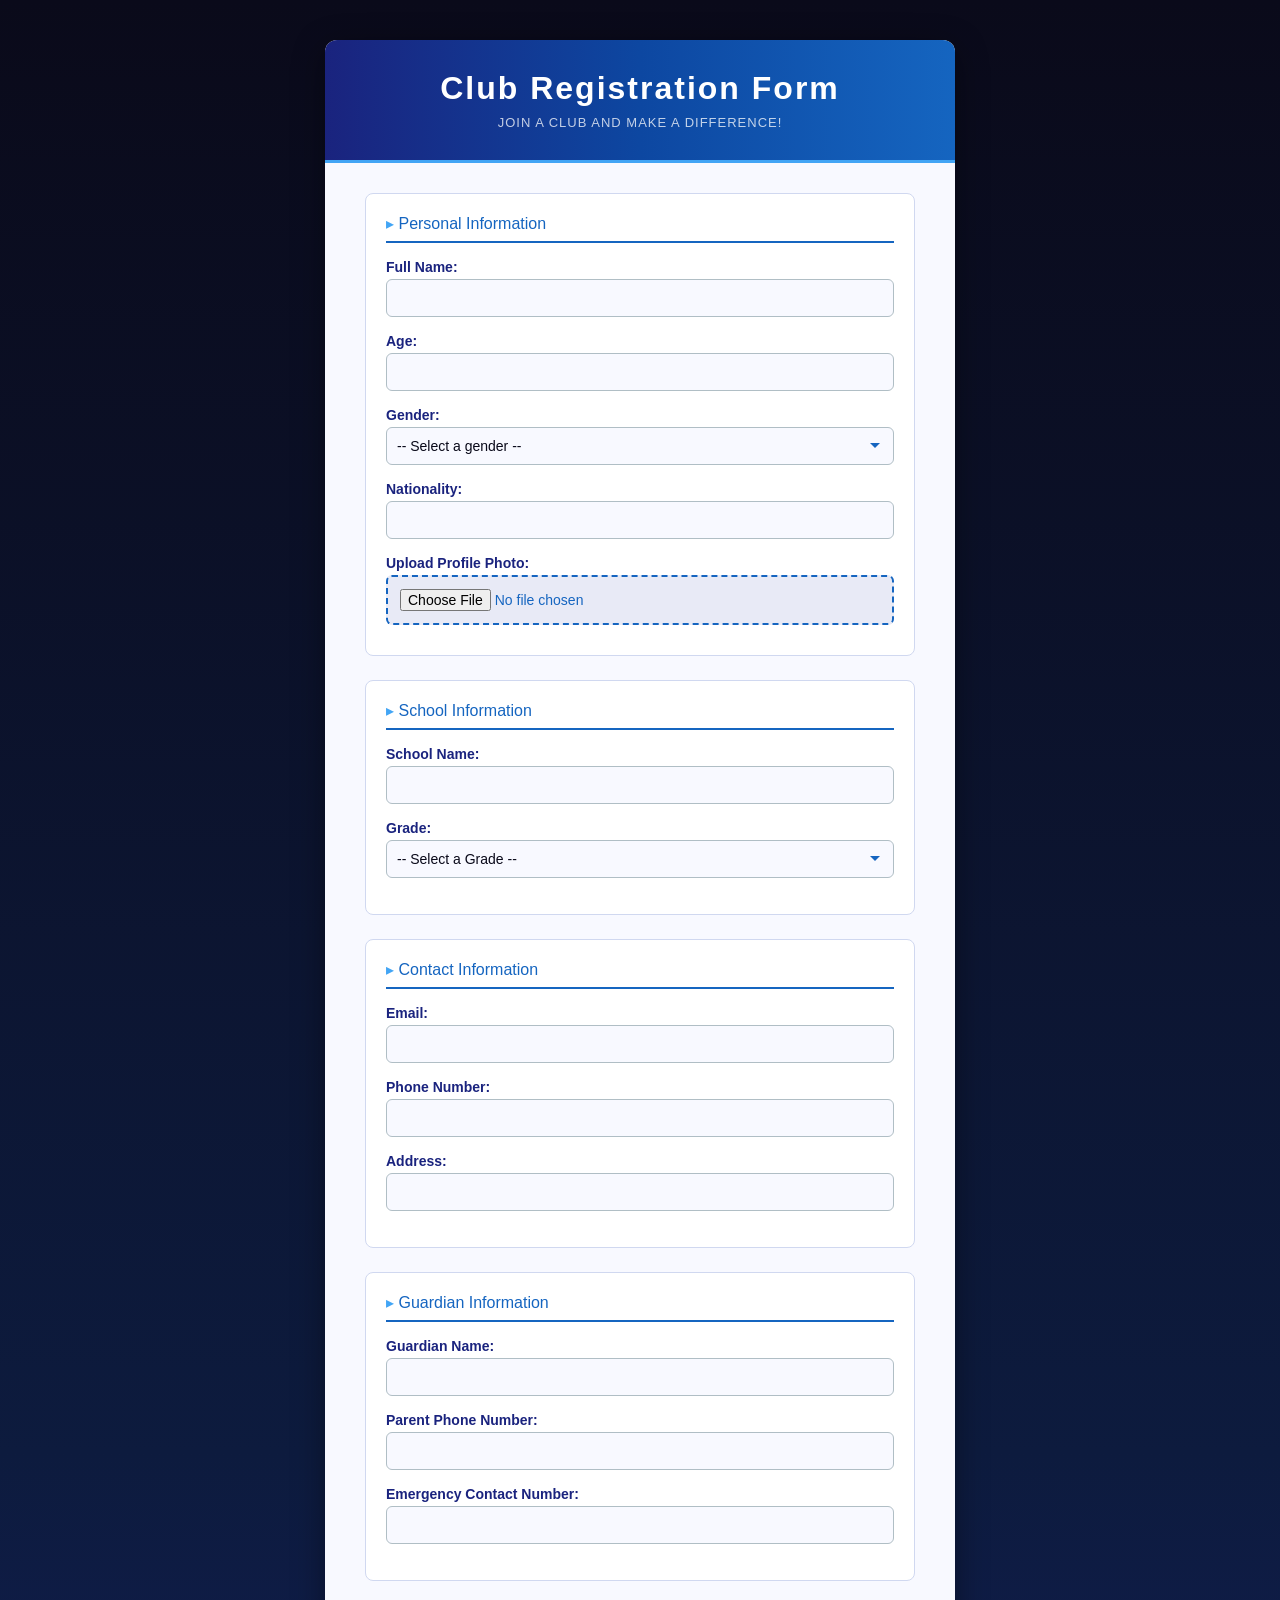
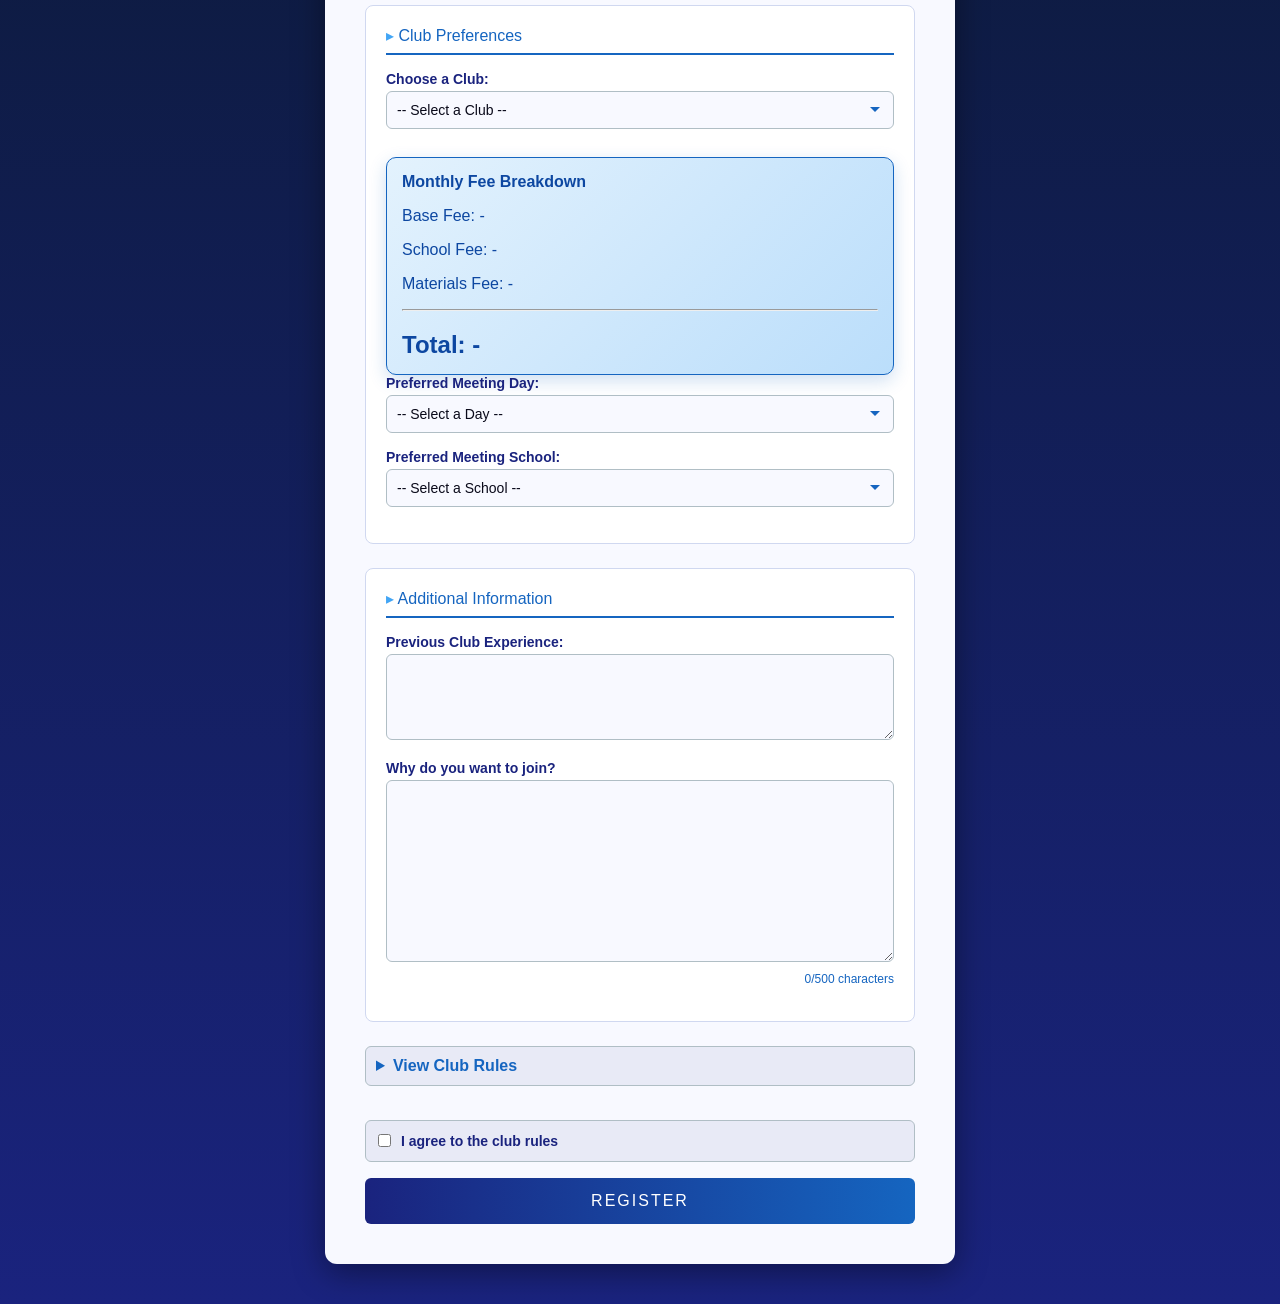
==== Form/index.html @ 67f96fb1 "Intial commit" ====
<!DOCTYPE html>
<html>
<head>
  <title>Club Registration</title>
  <link rel="stylesheet" href="style.css">
</head>
<body>
<div class="card">

  <div class="card-header">
    <h1>Club Registration Form</h1>
    <p>Join a club and make a difference!</p>
  </div>

  <form onsubmit="handleSubmit(event)">

    <div class="section">
      <div class="section-title">Personal Information</div>

      <label>Full Name:</label>
      <input type="text" name="fullname" required>

      <label>Age:</label>
      <input type="number" name="age" required>

      <label>Gender:</label>
      <select name="gender">
        <option>-- Select a gender --</option>
        <option>Male</option>
        <option>Female</option>
        <option>Prefer not to say</option>
      </select>

      <label>Nationality:</label>
      <input type="text" name="nationality">

      <label>Upload Profile Photo:</label>
      <input type="file" name="photo" id="photoInput" accept="image/*" required>
      <img id="preview" width="150" style="margin-top: 10px; display: none; border-radius: 8px;">
    </div>

    <div class="section">
      <div class="section-title">School Information</div>

      <label>School Name:</label>
      <input type="text" name="schoolname" required>

      <label>Grade:</label>
      <select name="grade" required>
        <option>-- Select a Grade --</option>
        <option>Nursery</option>
        <option>Pre-Kindergarten</option>
        <option>Kindergarten</option>
        <option>Reception</option>
        <option>Grade-1</option>
        <option>Grade-2</option>
        <option>Grade-3</option>
        <option>Grade-4</option>
        <option>Grade-5</option>
        <option>Grade-6</option>
        <option>Grade-7</option>
        <option>IGCSE/O'level Preparation Year-1</option>
        <option>IGCSE/O'level Preparation Year-2</option>
        <option>IGCSE/O'Level Final Year</option>
        <option>A'Levels Year-1</option>
        <option>A'Levels Year-2</option>
      </select>
    </div>

    <div class="section">
      <div class="section-title">Contact Information</div>

      <label>Email:</label>
      <input type="email" name="email" required>

      <label>Phone Number:</label>
      <input type="tel" name="PhoneNumber" required>

      <label>Address:</label>
      <input type="text" name="address" required>
    </div>

    <div class="section">
      <div class="section-title">Guardian Information</div>

      <label>Guardian Name:</label>
      <input type="text" name="guardian">

      <label>Parent Phone Number:</label>
      <input type="tel" name="parentphone">

      <label>Emergency Contact Number:</label>
      <input type="tel" name="emergency" required>
    </div>

    <div class="section">
      <div class="section-title">Club Preferences</div>

      <label>Choose a Club:</label>
      <select name="club" required>
        <option>-- Select a Club --</option>
        <option>Chess Club</option>
        <option>Art Club</option>
        <option>Science Club</option>
        <option>Math Club</option>
        <option>Sports Club</option>
        <option>Community Service Club</option>
      </select>

<div id="fee-panel">
  <h3>Monthly Fee Breakdown</h3>

  <p>Base Fee: <span id="baseFee">-</span></p>
  <p>School Fee: <span id="schoolFee">-</span></p>
  <p>Materials Fee: <span id="materialsFee">-</span>  </p>

  <hr>

  <h2>Total: <span id="totalFee">-</span></h2>
</div>

      <label>Preferred Meeting Day:</label>
      <select name="meetingday" required>
        <option>-- Select a Day --</option>
        <option>Monday</option>
        <option>Tuesday</option>
        <option>Wednesday</option>
        <option>Thursday</option>
        <option>Sunday</option>
      </select>

      <label>Preferred Meeting School:</label>
      <select name="meetingschool" required>
        <option>-- Select a School --</option>
        <option>Daffodil International School - Uttara Branch</option>
        <option>International School Dhaka (ISD)</option>
        <option>Scholastica School - Dhanmondi Branch</option>
        <option>Sunbeams School</option>
        <option>Maple Leaf International School</option>
        <option>Daffodil International School - Dhamondi Branch</option>
        <option>Academia - Badda Branch</option>
        <option>Academia - Gulshan Branch</option>
        <option>Aga Khan School Dhaka</option>
        <option>Australian International School Dhaka</option>
      </select>
    </div>

    <div class="section">
      <div class="section-title">Additional Information</div>

      <label>Previous Club Experience:</label>
      <textarea name="experience" rows="4"></textarea>
      <label>Why do you want to join?</label>
      <textarea name="reason" id="reason" rows="10" maxlength="500"></textarea>
      <p id="counter">0/500 characters</p>
    </div>

    <details>
      <summary>View Club Rules</summary>
      <ol>
        <li>Mandatory presence at all meetings.</li>
        <li>Respect all members, staff, and anyone associated with the school.</li>
        <li>Follow the teacher's instruction whenever uttered.</li>
        <li>No bullying or harassment</li>
        <li>Follow the respective meeting school's code of conduct</li>
        <li>Complete all assignments and projects by the deadline</li>
        <li>Students will be responsible for buying all materials needed for assignments and projects</li>
        <li>Mandatory 10 hours of community service for all members of every club; members of the community service club are required to log at least 25 hours of community service</li>
        <li>The club will not be responsible for paying fees; Fees must be paid for the club by the 15th of each month.</li>
        <li>The fees for each respective club per month are:
          <ul>
            <li>Chess club: Base fee:1000tk, School fee:200tk, Club materials: 800tk. Total fee=2000tk.</li>
            <li>Art Club: Base fee:500tk, School fee:50tk, Club Material: 500tk. Total fee=1050tk.</li>
            <li>Science Club: Base Fee:1000tk, School fee:50tk, Lab Use fee:500tk, Club materials:700tk. Total fee=2250tk</li>
            <li>Math Club: Total fee:1000tk(only base fee).</li>
            <li>Sports Club: Base fee:1000tk, School fee:300tk, Field fee: 200tk, Jersey and materials fee:1000tk. Total fee:2500tk</li>
            <li>Community Service Club: Free.</li>
          </ul>
        </li>
      </ol>
    </details>
    <br>

    <div class="agree-section">
      <input type="checkbox" id="agreeCheck" name="agree">
      <span>I agree to the club rules</span>
    </div>
  
    <button type="submit">Register</button>

 
</form>

<div id="error-message">
    You must agree to the club rules before registering!
    </div>
    
    <div id="success-message">
    You have successfully registered! Welcome to the club!
  </div>

</div>
<script src="script.js"></script>
</body>
</html>
---- Form/style.css ----
body {
  background: linear-gradient(to bottom, #0a0a1a, #0d1b3e, #1a237e);
  font-family: Arial Black, Arial, sans-serif;
  display: flex;
  justify-content: center;
  min-height: 100vh;
  margin: 0;
  padding: 40px;
  box-sizing: border-box;
}

.card {
  background: #f8f9ff;
  padding: 40px;
  border-radius: 12px;
  box-shadow: 0 8px 32px rgba(0, 0, 0, 0.4);
  width: 550px;
}

.card-header {
  background: linear-gradient(to right, #1a237e, #0d47a1, #1565c0);
  margin: -40px -40px 30px -40px;
  padding: 30px;
  border-radius: 12px 12px 0 0;
  text-align: center;
  border-bottom: 3px solid #42a5f5;
}

.card-header h1 {
  color: white;
  margin: 0;
  letter-spacing: 2px;
}

.card-header p {
  color: rgba(255,255,255,0.75);
  margin: 8px 0 0 0;
  font-size: 13px;
  letter-spacing: 1px;
  text-transform: uppercase;
}

.section {
  border: 1px solid #d0d8f0;
  border-radius: 8px;
  padding: 20px;
  margin-bottom: 24px;
  background: white;
}

.section:hover {
  border-color: #1565c0;
  box-shadow: 0 2px 12px rgba(21, 101, 192, 0.15);
  transition: all 0.3s;
}

.section-title {
  font-size: 16px;
  color: #1565c0;
  border-bottom: 2px solid #1565c0;
  padding-bottom: 8px;
  margin-bottom: 16px;
}

.section-title::before {
  content: "▸ ";
  color: #42a5f5;
}

h1 {
  text-align: center;
  color: #1565c0;
  margin-bottom: 24px;
}

input, select, textarea {
  width: 100%;
  padding: 10px;
  margin-bottom: 16px;
  border: 1px solid #b0bec5;
  border-radius: 6px;
  font-size: 14px;
  box-sizing: border-box;
  background: #f8f9ff;
  color: #0a0a1a;
}

input:focus, select:focus, textarea:focus {
  outline: none;
  border-color: #1565c0;
  box-shadow: 0 0 0 3px rgba(21, 101, 192, 0.15);
  background: white;
}

label {
  font-weight: bold;
  font-size: 14px;
  display: block;
  margin-bottom: 4px;
  color: #1a237e;
}

button {
  width: 100%;
  padding: 14px;
  background: linear-gradient(to right, #1a237e, #1565c0);
  color: white;
  border: none;
  border-radius: 6px;
  font-size: 16px;
  cursor: pointer;
  letter-spacing: 2px;
  text-transform: uppercase;
  transition: opacity 0.2s;
}

button:hover {
  opacity: 0.9;
}

button:active {
  transform: scale(0.98);
}

details {
  background: #e8eaf6;
  border: 1px solid #b0bec5;
  border-radius: 6px;
  padding: 10px;
  margin-bottom: 16px;
}

summary {
  cursor: pointer;
  font-weight: bold;
  color: #1565c0;
}

details ol {
  font-size: 13px;
  line-height: 1.8;
  color: #1a237e;
}

details ul {
  margin-top: 8px;
  color: #333;
}

details li {
  margin-bottom: 6px;
}

.agree-section {
  display: flex;
  align-items: center;
  gap: 10px;
  background: #e8eaf6;
  padding: 12px;
  border-radius: 6px;
  margin-bottom: 16px;
  border: 1px solid #b0bec5;
}

.agree-section input {
  width: auto;
  margin: 0;
}

.agree-section span {
  font-size: 14px;
  color: #1a237e;
  font-weight: bold;
}

input[type="file"] {
  border: 2px dashed #1565c0;
  background: #e8eaf6;
  padding: 12px;
  color: #1565c0;
}

select {
  appearance: none;
  background-image: url("data:image/svg+xml,%3Csvg xmlns='http://www.w3.org/2000/svg' width='12' height='12' viewBox='0 0 12 12'%3E%3Cpath fill='%231565c0' d='M6 8L1 3h10z'/%3E%3C/svg%3E");
  background-repeat: no-repeat;
  background-position: right 12px center;
  padding-right: 36px;
}

::placeholder {
  color: #90a4ae;
  font-style: italic;
}

::-webkit-scrollbar {
  width: 8px;
}

::-webkit-scrollbar-track {
  background: #e8eaf6;
}

::-webkit-scrollbar-thumb {
  background: linear-gradient(#1a237e, #1565c0);
  border-radius: 4px;
}

#error-message {
  display: none;
  background: #ffebee;
  color: #c62828;
  border: 1px solid #c62828;
  border-radius: 6px;
  padding: 12px;
  margin-bottom: 16px;
  font-size: 14px;
  text-align: center;
}

#success-message {
  display: none;
  background: #e8f5e9;
  color: #2e7d32;
  border: 1px solid #2e7d32;
  border-radius: 6px;
  padding: 12px;
  margin-bottom: 16px;
  font-size: 14px;
  text-align: center;
}

#counter {
  text-align: right;
  font-size: 12px;
  color: #1565c0;
  margin-top: -10px;
  margin-bottom: 15px;
}

#preview {
  display: block;
  margin-top: 12px;
  width: 140px;
  height: 140px;
  object-fit: cover;
  border-radius: 50%;
  border: 3px solid #1565c0;
  box-shadow: 0 6px 18px rgba(21,101, 192, 0.25);
  transition: transform 0.3s ease, box-shadow 0.3s ease;
}

#preview:hover {
  transform:scale(1.05);
  box-shadow: 0 10px 25px rgba(21, 101, 192, 0.35);
}

input[type="file"] {
  margin-bottom: 10px;
}

#fee-panel {
  margin-top: 12px;
  padding: 15px;
  border-radius: 10px;
  background: linear-gradient(135deg, #e3f2fd, #bbdefb);
  border: 1px solid #1565c0;
  color: #0d47a1;
  box-shadow: 0 6px 18px rgba(21, 101, 192, 0.2);
  transition: transform 0.2s ease;
}

#fee-panel h3 {
  margin-top: 0;
  font-size: 16px;
}

#fee-panel h2 {
  margin-bottom: 0;
}

#fee-panel:hover {
  transform: scale(1.02);
}
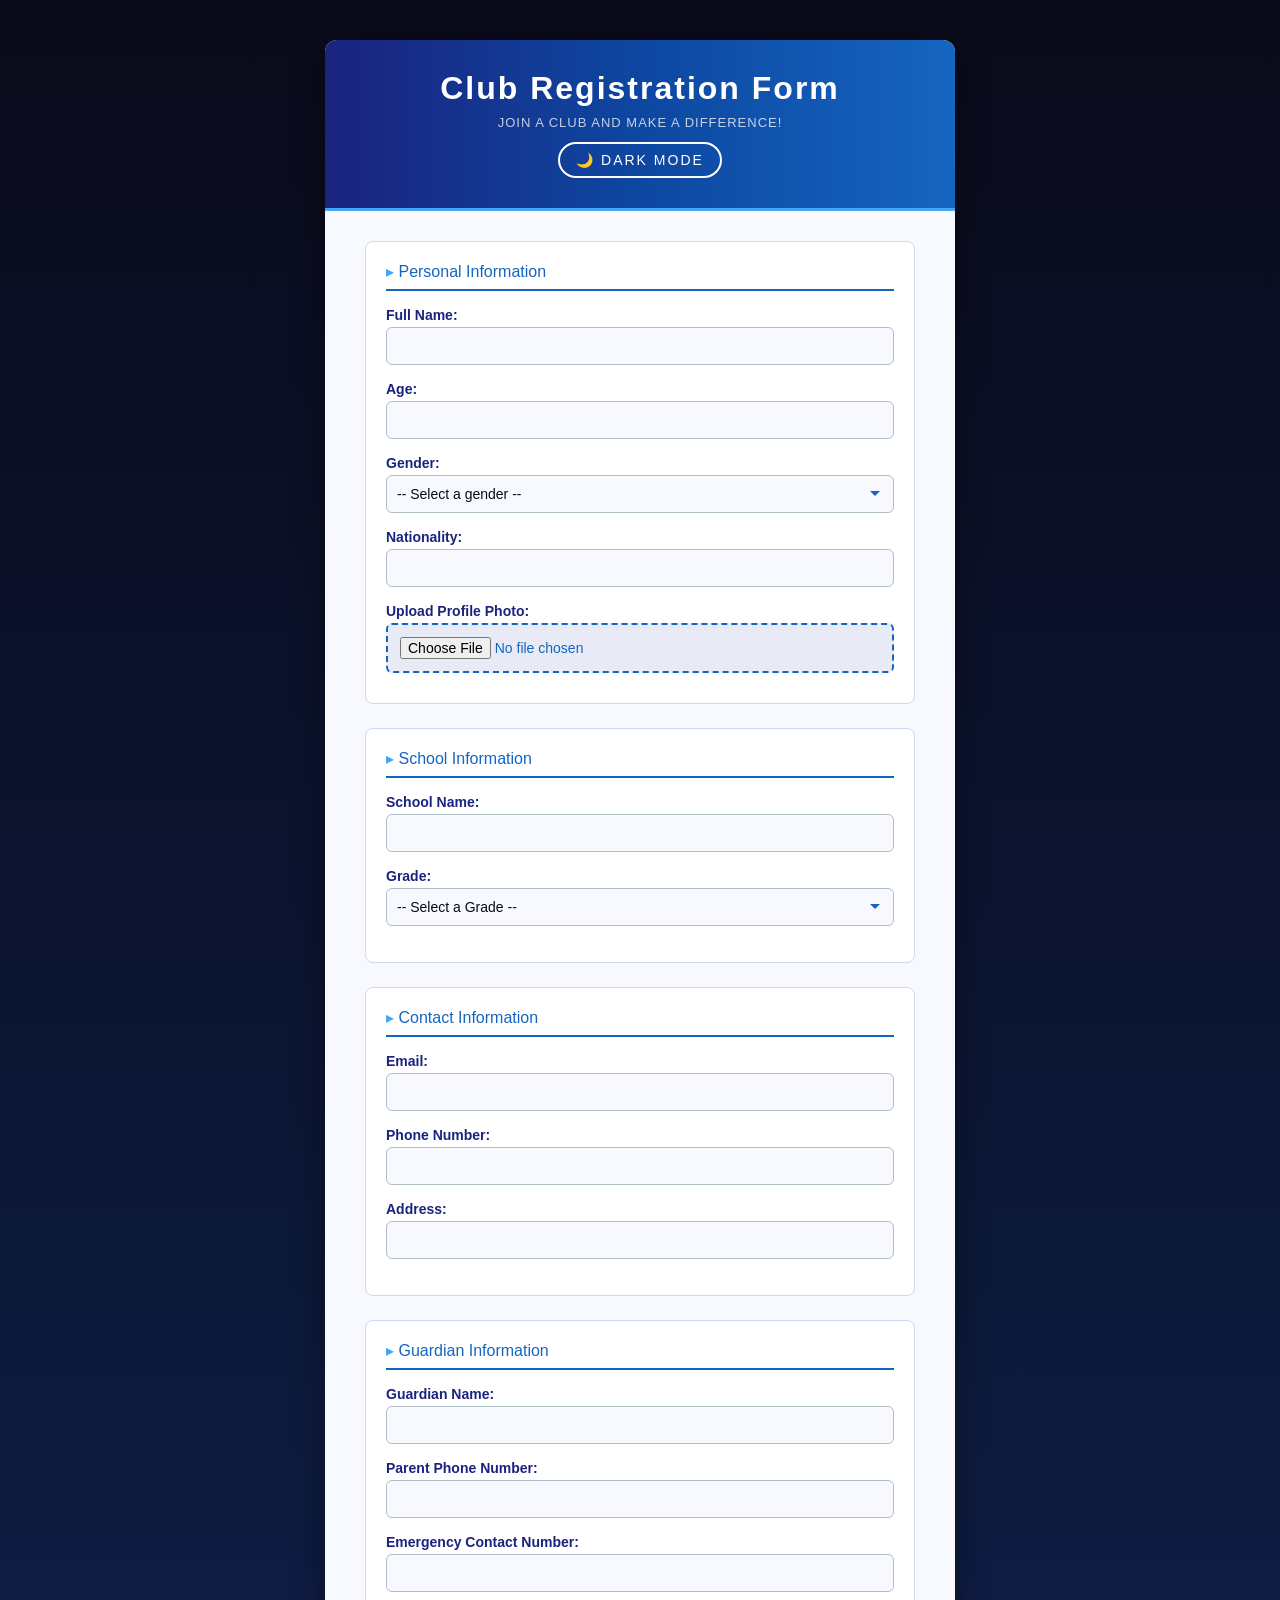
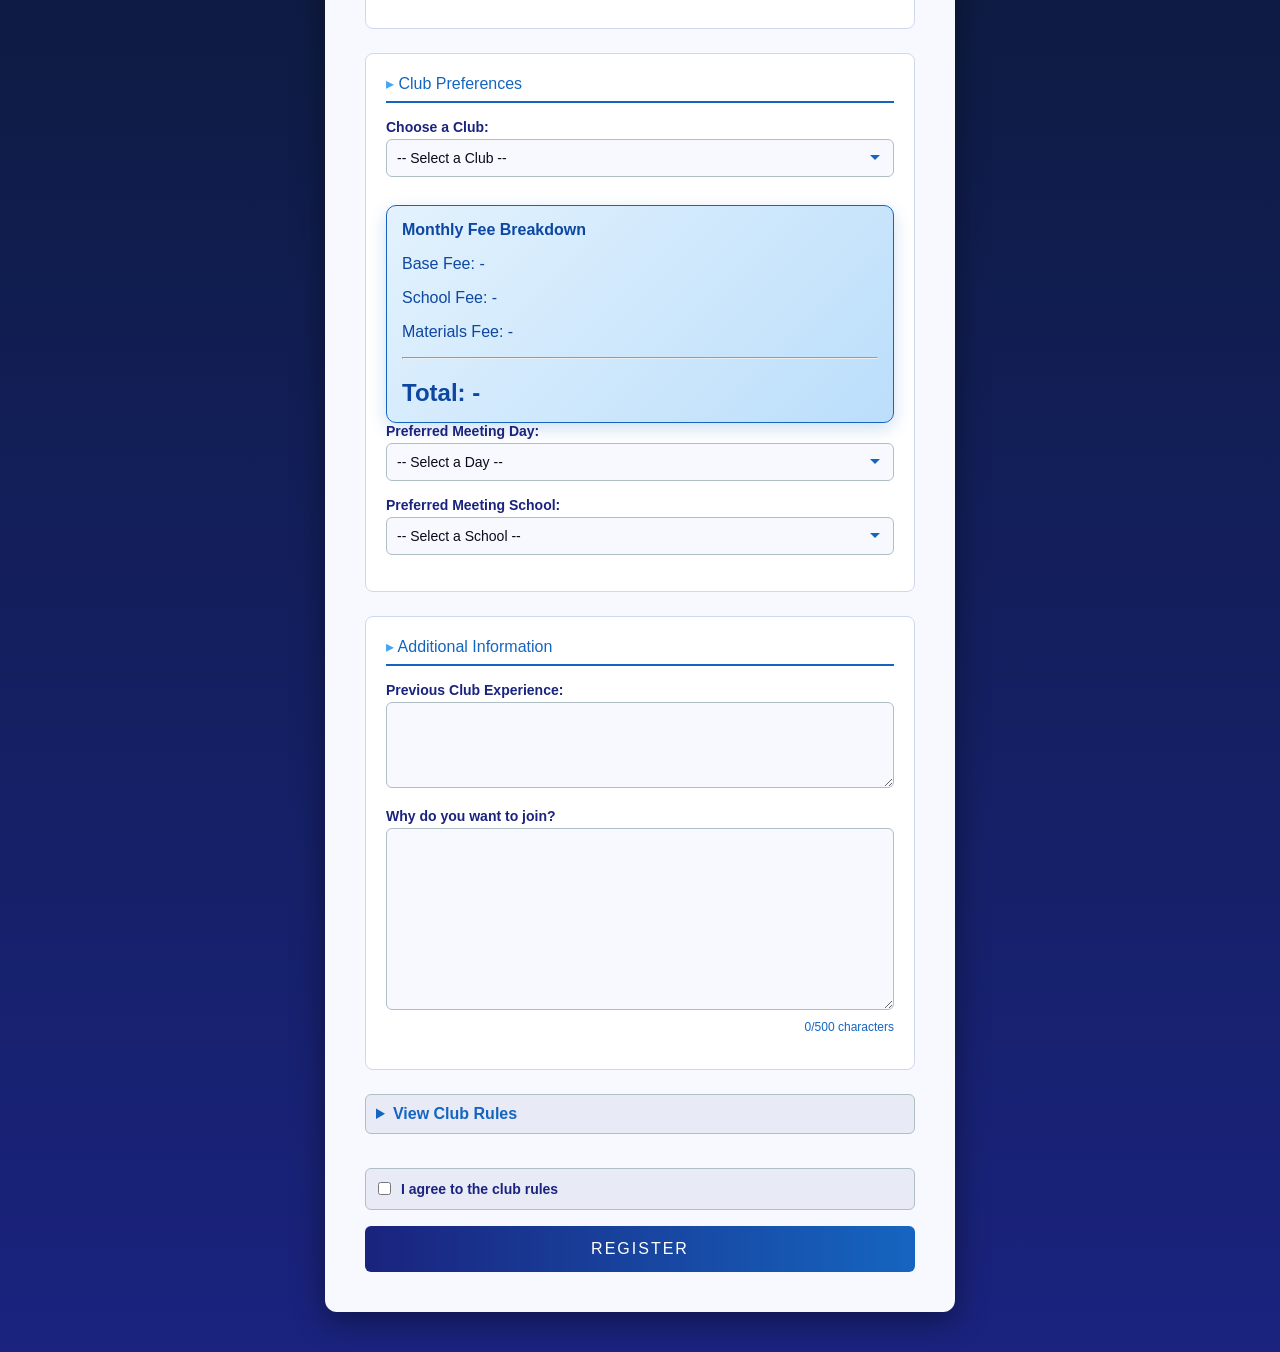
==== commit 1e3e2906: "Forms V1.0" ====
--- a/Form/index.html
+++ b/Form/index.html
@@ -10,6 +10,7 @@
   <div class="card-header">
     <h1>Club Registration Form</h1>
     <p>Join a club and make a difference!</p>
+    <button type="button" id="themeToggle">🌙 Dark Mode</button> 
   </div>
 
   <form onsubmit="handleSubmit(event)">
@@ -112,7 +113,7 @@
 
   <p>Base Fee: <span id="baseFee">-</span></p>
   <p>School Fee: <span id="schoolFee">-</span></p>
-  <p>Materials Fee: <span id="materialsFee">-</span>  </p>
+  <p>Materials Fee: <span id="materialFee">-</span>  </p>
 
   <hr>
 
@@ -191,6 +192,103 @@
  
 </form>
 
+<div id="confirmation-screen">
+  <h2>Please Confirm Your Details</h2>
+
+  <div class="confirm-section">
+    <div class="confirm-title">Personal Information</div>
+    <p><strong>Full Name:</strong> <span id="c-name"></span></p>
+    <p><strong>Age:</strong> <span id="c-age"></span></p>
+    <p><strong>Gender:</strong> <span id="c-gender"></span></p>
+    <p><strong>Nationality:</strong> <span id="c-nationality"></span></p>
+  </div>
+
+  <div class="confirm-section">
+    <div class="confirm-title">School Information</div>
+    <p><strong>School Name:</strong> <span id="c-school"></span></p>
+    <p><strong>Grade:</strong> <span id="c-grade"></span></p>
+  </div>
+
+  <div class="confirm-section">
+    <div class="confirm-title">Contact Information</div>
+    <p><strong>Email:</strong> <span id="c-email"></span></p>
+    <p><strong>Phone:</strong> <span id="c-phone"></span></p>
+    <p><strong>Address:</strong> <span id="c-address"></span></p>
+  </div>
+
+  <div class="confirm-section">
+    <div class="confirm-title">Guardian Information</div>
+    <p><strong>Guardian Name:</strong> <span id="c-guardian"></span></p>
+    <p><strong>Parent Phone:</strong> <span id="c-parentphone"></span></p>
+    <p><strong>Emergency Contact:</strong> <span id="c-emergency"></span></p>
+  </div>
+
+  <div class="confirm-section">
+    <div class="confirm-title">Club Preferences</div>
+    <p><strong>Club:</strong> <span id="c-club"></span></p>
+    <p><strong>Meeting Day:</strong> <span id="c-meetingday"></span></p>
+    <p><strong>Meeting School:</strong> <span id="c-meetingschool"></span></p>
+  </div>
+
+  <div class="confirm-buttons">
+    <button type="button" id="confirmBtn">Confirm & Register</button>
+    <button type="button" id="goBackBtn">Go Back</button>
+  </div>
+</div>
+
+<div id="idcard-screen">
+  <h2>Your ID Card Preview</h2>
+  <p id="idcard-subtitle">Click the card to flip it!</p>
+
+  <div id="card-flipper">
+    <div id="card-inner">
+
+      <div id="card-front">
+        <div id="card-header-strip">
+          <div id="card-org">DEAOS</div>
+          <div id="card-org-full">Dhaka Extracurricular Activities Organization for Schools</div>
+          <div id="card-club-name-display"></div>
+        </div>
+        <div id="card-logo"></div>
+        <img id="card-photo" src="" alt="Photo">
+        <div id="card-name-display"></div>
+        <div id="card-grade-display"></div>
+        <div id="card-school-display"></div>
+        <div id="card-id-display"></div>
+      </div>
+
+      <div id="card-back">
+        <div id="card-back-header">
+          <div id="card-org-back">DEAOS</div>
+          <div id="card-club-back"></div>
+        </div>
+        <div id="card-back-info">
+          <p><strong>Meeting Day:</strong> <span id="card-meetingday"></span></p>
+          <p><strong>Meeting School:</strong> <span id="card-meetingschool"></span></p>
+          <p><strong>Emergency Contact:</strong> <span id="card-emergency"></span></p>
+          <p><strong>Email:</strong> <span id="card-email"></span></p>
+        </div>
+        <div id="card-rules-summary">
+          <strong>Key Rules:</strong>
+          <ul>
+            <li>Mandatory attendance at all meetings</li>
+            <li>Respect all members and staff</li>
+            <li>Complete all tasks by deadline</li>
+            <li>Fees due by 15th of each month</li>
+          </ul>
+        </div>
+        <div id="card-barcode">▌▍▎▏▌▍▎▏▌▍▎▏▌▍▎▏▌▍▎▏▌▍▎▏</div>
+      </div>
+
+    </div>
+  </div>
+
+  <div class="idcard-buttons">
+    <button type="button" id="finishBtn">Complete Registration</button>
+    <button type="button" id="backToConfirmBtn">Go Back</button>
+  </div>
+</div>
+
 <div id="error-message">
     You must agree to the club rules before registering!
     </div>
--- a/Form/style.css
+++ b/Form/style.css
@@ -281,4 +281,285 @@
 
 #fee-panel:hover {
   transform: scale(1.02);
-}+}
+
+#themeToggle {
+  margin-top: 12px;
+  padding: 8px 16px;
+  border-radius: 20px;
+  border: 2px solid white;
+  background: transparent;
+  color: white;
+  cursor: pointer;
+  font-size: 14px;
+  letter-spacing:1 px;
+  width: auto;
+  transition: all 0.3s;
+}
+
+#themeToggle:hover {
+  background: white;
+  color: #1565c0;
+}
+
+body.dark {
+  background: linear-gradient(to bottom, #000000, #0a0a0a, #111111);
+}
+
+.dark .card {
+  background: #1a1a2e;
+  box-shadow: 0 8px 32px rgba(0, 0, 0, 0.8);
+}
+
+.dark .section {
+  background: #16213e;
+  border-color: #0f3460;
+}
+
+.dark .section:hover {
+  border-color: #42a5f5;
+}
+
+.dark .section-title {
+  color: #42a5f5;
+  border-bottom-color: #42a5f5;
+}
+
+.dark input, .dark select, .dark textarea {
+  background: #0f3460;
+  color: white;
+  border-color: #1565c0;
+}
+
+.dark input:focus, .dark select:focus, .dark textarea:focus {
+  background: #1a237e;
+  border-color: #42a5f5;
+}
+
+.dark label {
+  color: #90caf9;
+}
+
+.dark .agree-section {
+  background: #16213e;
+  border-color: #0f3460;
+}
+
+.dark .agree-section span {
+  color: #90caf9;
+}
+
+.dark details {
+  background: #16213e;
+  border-color: #0f3460;
+}
+
+.dark details ol {
+  color: #90caf9;
+}
+
+.dark details ul {
+  color: #bbdefb;
+}
+
+.dark summary {
+  color: #42a5f5;
+}
+
+.dark #fee-panel {
+  background: linear-gradient(135deg, #0f3460, #1a237e);
+  border-color: #42a5f5;
+  color: #90caf9;
+}
+
+.dark #error-message {
+  background: #4a0000;
+  color: #ff8a80;
+  border-color: #ff5252;
+}
+
+.dark #success-message {
+  background: #003300;
+  color: #69f0ae;
+  border-color: #00e676;
+}
+
+.dark #counter {
+  color: #42a5f5;
+}
+
+.dark #progress-label {
+  color: #42a5f5;
+}
+
+.dark #themeToggle {
+  border-color: #42a5f5;
+  color: #42a5f5;
+}
+
+.dark #themeToggle:hover {
+  background: #42a5f5;
+  color: #0a0a1a;
+}
+
+#confirmation-screen {
+  display: none;
+}
+
+.confirm-section {
+  border: 1px solid #d0d8f0;
+  border-radius: 8px;
+  padding: 16px;
+  margin-bottom: 16px;
+  background: white;
+}
+
+.dark .confirm-section {
+  background: #16213e;
+  border-color: #0f3460;
+}
+
+.confirm-title {
+  font-size: 15px;
+  color: #1565c0;
+  border-bottom: 2px solid #1565c0;
+  padding-bottom: 6px;
+  margin-bottom: 12px;
+  font-weight: bold;
+}
+
+.dark .confirm-title {
+  color: #42a5f5;
+  border-bottom-color: #42a5f5;
+}
+
+.confirm-section p {
+  margin: 6px 0;
+  font-size: 14px;
+  color: #333;
+}
+
+.dark .confirm-section p {
+  color: #90caf9;
+}
+
+#confirmation-screen h2 {
+  text-align: center;
+  color: #1a237e;
+  margin-bottom: 20px;
+}
+
+.dark #confirmation-screen h2 {
+  color: #90caf9;
+}
+
+.confirm-buttons {
+  display: flex;
+  gap: 12px;
+  margin-top: 20px;
+}
+
+.confirm-buttons button {
+  flex: 1;
+  padding: 14px;
+  border-radius: 6px;
+  font-size: 15px;
+  cursor: pointer;
+  border: none;
+  letter-spacing: 1px;
+  text-transform: uppercase;
+}
+
+#confirmBtn {
+  background: linear-gradient(to right, #1a237e, #1565c0);
+  color: white;
+}
+
+#goBackBtn {
+  background: #e0e0e0;
+  color: #333;
+}
+
+#goBackBtn:hover {
+  background: #bdbdbd;
+}
+
+#idcard-screen {
+  display: none;
+  text-align: center;
+}
+
+#idcard-screen h2 {
+  color: #1a237e;
+  margin-bottom: 6px;
+}
+
+.dark #idcard-screen h2 {
+  color: #90caf9;
+}
+
+#idcard-subtitle {
+  color: #1565c0;
+  font-size: 13px;
+  margin-bottom: 20px;
+}
+#card-flipper {
+  width: 340px;
+  height: 220px;
+  perspective: 1000px;
+  margin: 0 auto 24px auto;
+  cursor: pointer;
+}
+
+.card-inner {
+  width: 100%;
+  height: 100%;
+  position: relative;
+  transition: transform 0.7s ease;
+  transform-style: preserve-3d;
+}
+
+#card-flipper.flipped #card-inner {
+  transform: rotateY(180deg);
+}
+
+#card-front, #card-back {
+  position: absolute;
+  width: 100%;
+  height: 100%;
+  border-radius: 12px;
+  backface-visibility: hidden;
+  box-shadow: 0 8px 24px rgba(0,0,0,0.25);
+}
+
+#card-back {
+  transfrom: rotateY(180deg);
+}
+
+#card-header-strip {
+  padding: 10px;
+  text-align: center;
+}
+
+#card-org {
+  font-size: 18px;
+  color: white;
+  font-weight: bold;
+  letter-spacing: 2px;
+}
+
+#card-org-full {
+  font-size: 7px;
+  color: rgba(255,255,255,0.85);
+  margin-top: 2px;
+  letter-spacing: 0.5px;
+}
+
+#card-club-name-display {
+  font-size: 11px;
+  color: rgba(255,255,255,0.9);
+  margin-top: 4px;
+  letter-spacing: 1px;
+  text-transform: uppercase;
+}
+
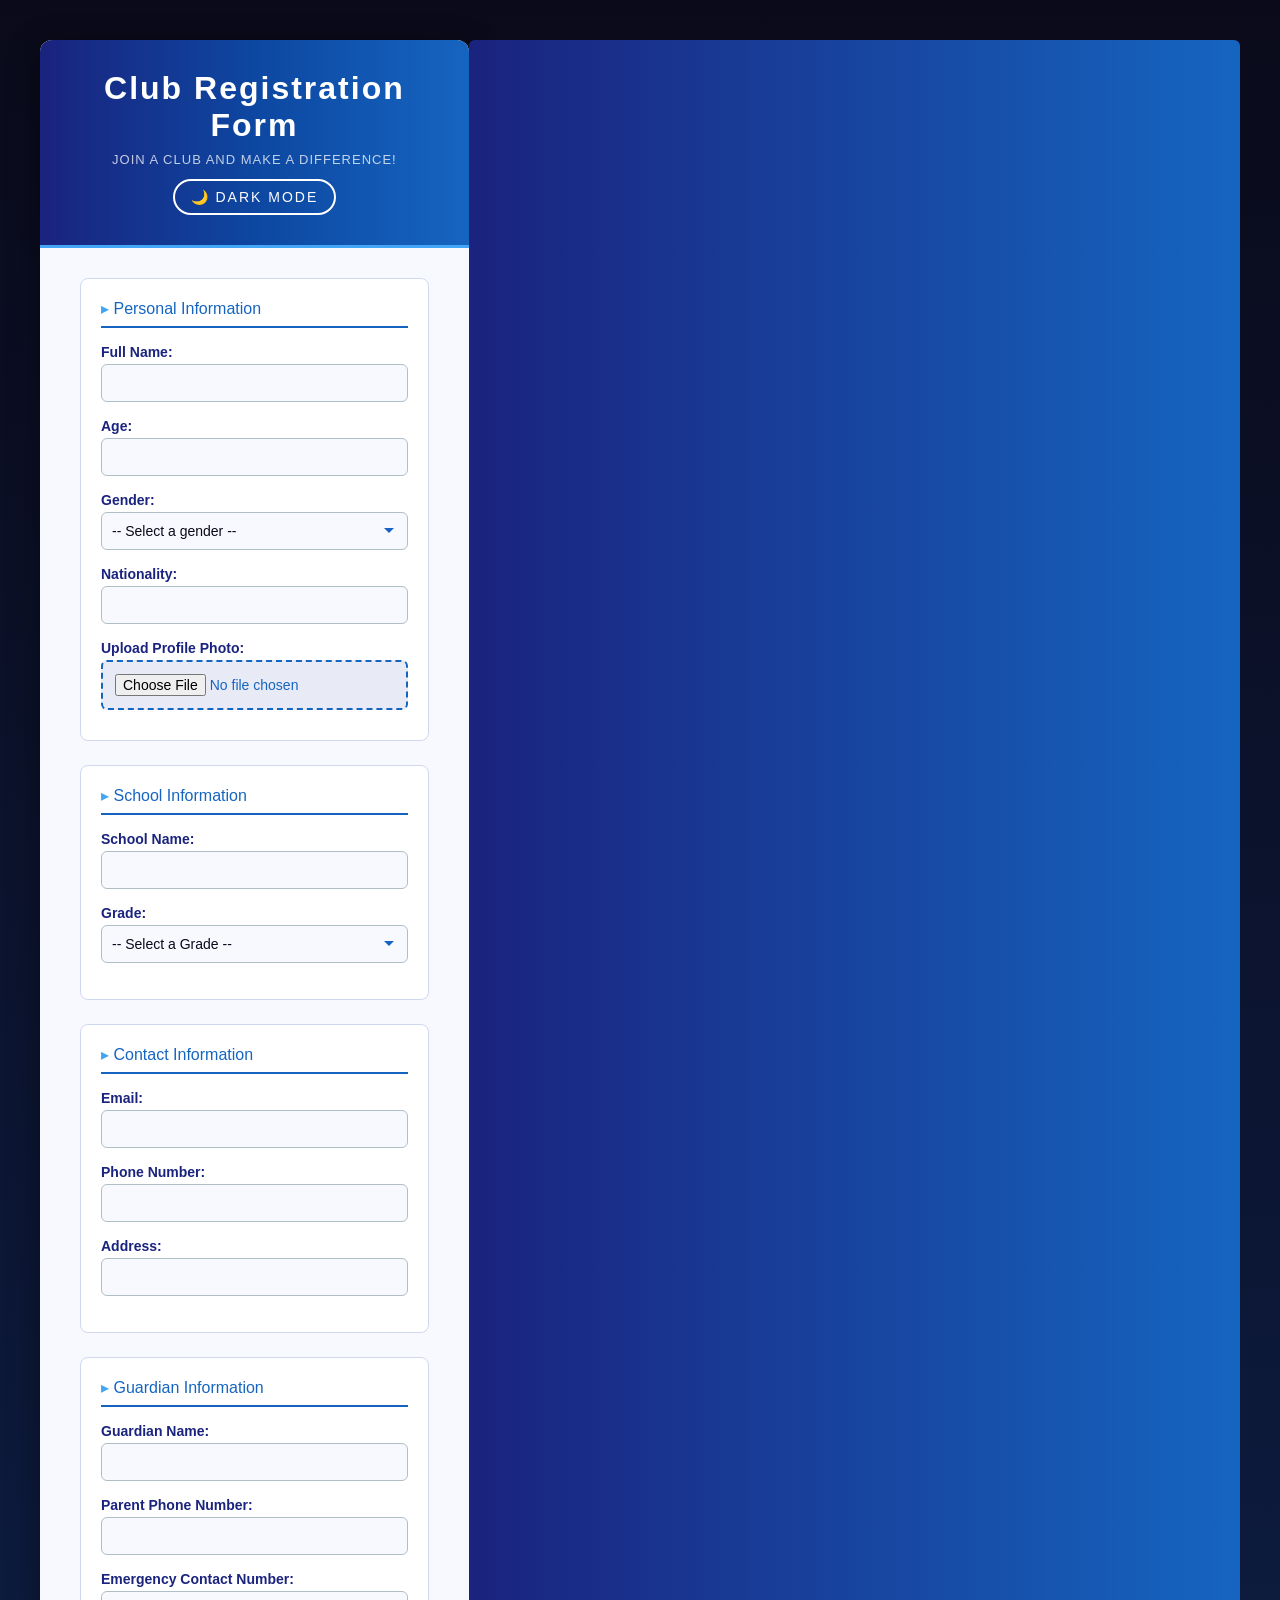
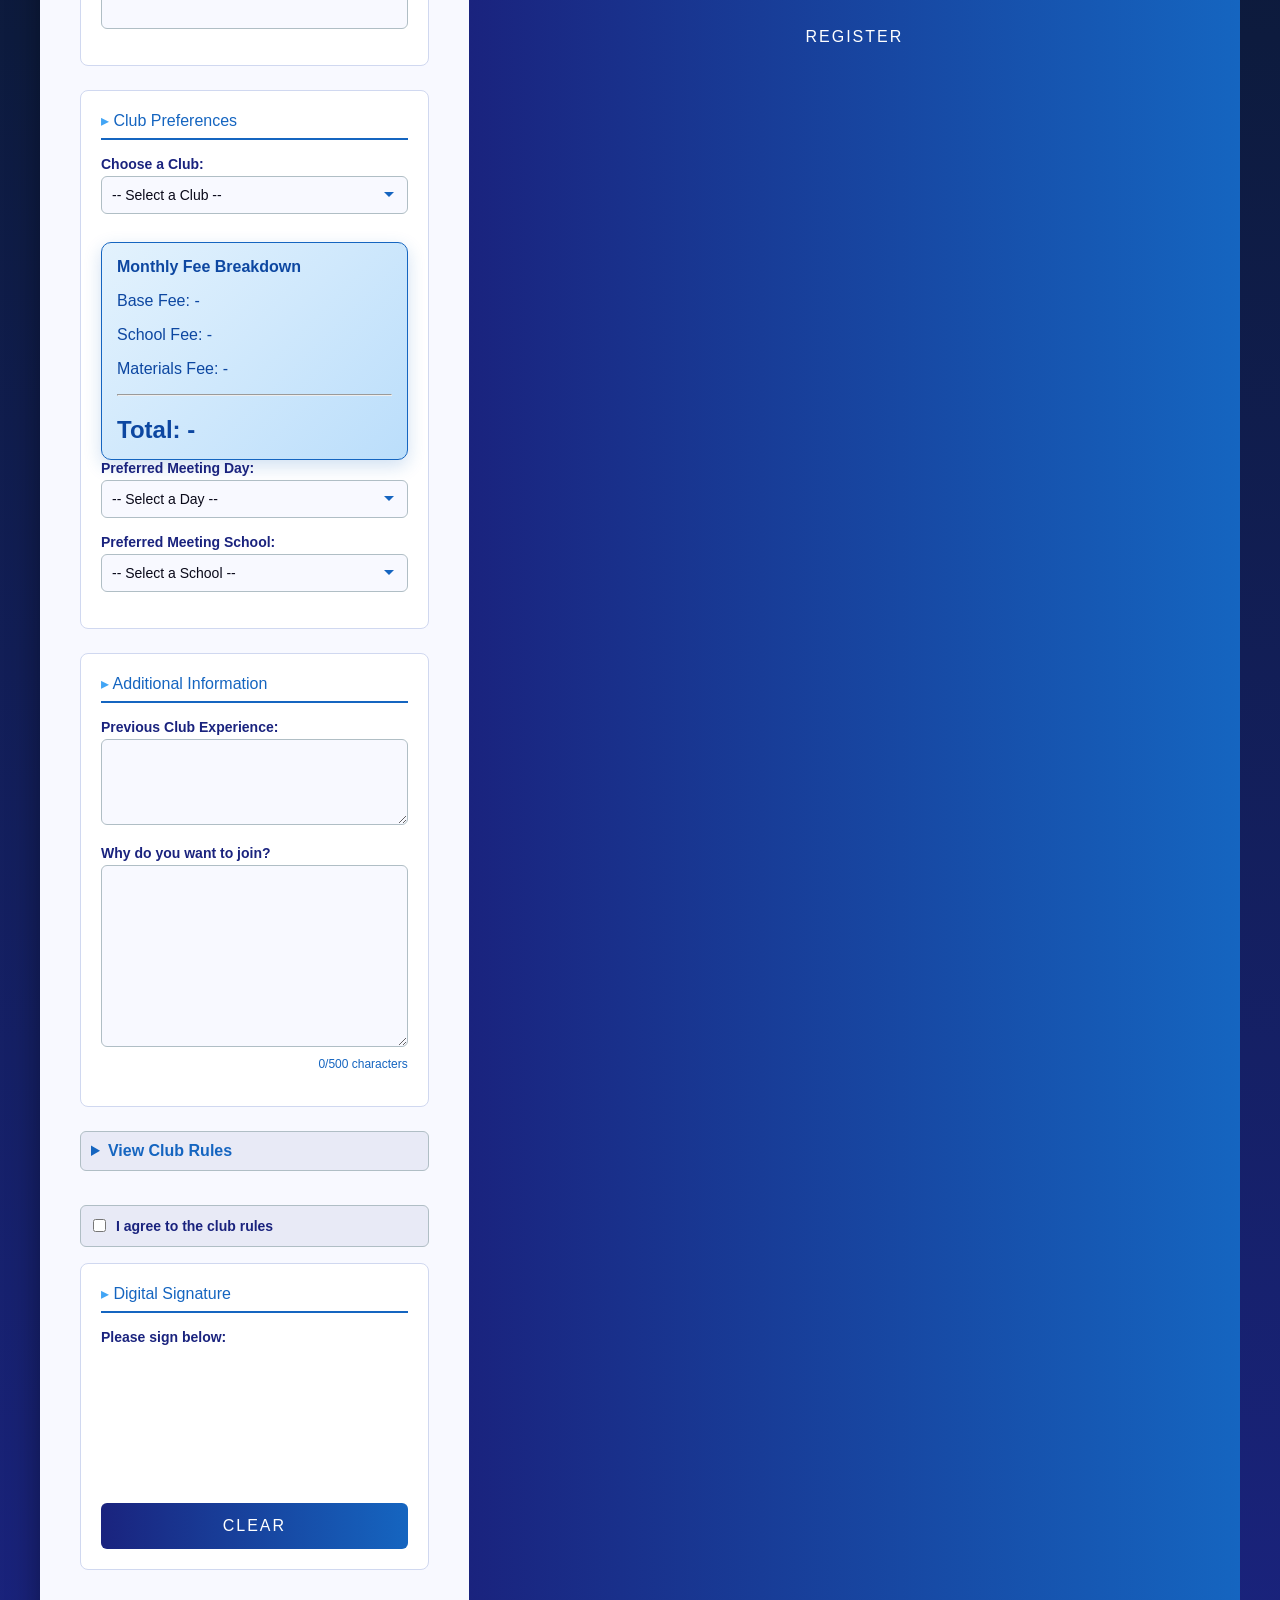
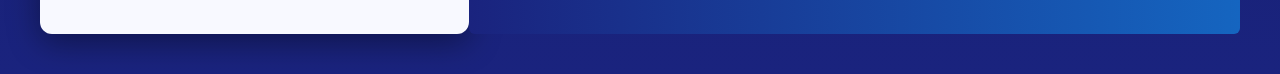
==== commit 4c2bbdbb: "Form V1.1.1" ====
--- a/Form/index.html
+++ b/Form/index.html
@@ -2,6 +2,8 @@
 <html>
 <head>
   <title>Club Registration</title>
+  <script src="https://cdnjs.cloudflare.com/ajax/libs/html2canvas/1.4.1/html2canvas.min.js"></script>
+  <script src="https://cdnjs.cloudflare.com/ajax/libs/signature_pad/4.1.7/signature_pad.umd.min.js"></script>
   <link rel="stylesheet" href="style.css">
 </head>
 <body>
@@ -187,6 +189,18 @@
       <span>I agree to the club rules</span>
     </div>
   
+    <div class="section">
+      <div class="section-title">Digital Signature</div>
+      <label>Please sign below:</label>
+      <div id=""signiture-container>
+        <canvas id=""signiture-pad"></canvas>
+        <button type="button" id="clear-signature">Clear</button>
+      </div>
+    </div>
+    <p id="signiture-error" style="display: none; color: #c62828; font-size:13px;"">Please provide your signature before registering.</p>
+
+  </div>
+
     <button type="submit">Register</button>
 
  
@@ -255,6 +269,20 @@
         <div id="card-grade-display"></div>
         <div id="card-school-display"></div>
         <div id="card-id-display"></div>
+       <div id="card-signiture">
+        <img id="card-signiture-img" src="" alt="Signature">
+        <div id="card-signiture-label">MemberSignature</div>
+       </div>
+        <div id="card-dates">
+          <div id="card-issue-date">
+            ISSUE DATE
+            <span id="card-issue-val"></span>
+          </div>
+          <div id="card-expiry-date">
+            EXPIRY DATE
+            <span id="card-expiry-val"></span>
+          </div>
+        </div>
       </div>
 
       <div id="card-back">
@@ -284,6 +312,8 @@
   </div>
 
   <div class="idcard-buttons">
+    <button type="button" id="downloadBtn">⬇ Download ID</button>
+    <button type="button" id="printBtn">🖨 Print ID</button>
     <button type="button" id="finishBtn">Complete Registration</button>
     <button type="button" id="backToConfirmBtn">Go Back</button>
   </div>
--- a/Form/style.css
+++ b/Form/style.css
@@ -504,14 +504,14 @@
   margin-bottom: 20px;
 }
 #card-flipper {
-  width: 340px;
-  height: 220px;
+  width: 320px;
+  height: 500px;
   perspective: 1000px;
   margin: 0 auto 24px auto;
   cursor: pointer;
 }
 
-.card-inner {
+#card-inner {
   width: 100%;
   height: 100%;
   position: relative;
@@ -530,10 +530,12 @@
   border-radius: 12px;
   backface-visibility: hidden;
   box-shadow: 0 8px 24px rgba(0,0,0,0.25);
+  overflow: hidden;
+  text-align: center;
 }
 
 #card-back {
-  transfrom: rotateY(180deg);
+  transform: rotateY(180deg);
 }
 
 #card-header-strip {
@@ -563,3 +565,242 @@
   text-transform: uppercase;
 }
 
+#card-logo {
+  font-size: 30px;
+  margin: 4px 0;
+}
+
+#card-photo {
+  width: 55px;
+  height: 55px;
+  border-radius: 50%;
+  object-fit: cover;
+  border: 2px solid white;
+  display: block;
+  margin: 0 auto 6px auto;
+}
+
+#card-name-display {
+  font-size: 14px;
+  color: white;
+  font-weight: bold;
+  letter-spacing: 1px;
+}
+
+#card-school-display {
+  font-size: 10px;
+  color: rgba(255,255,255,0.75);
+  margin-top: 2px;
+  padding: 0 10px;
+}
+
+#card-id-display {
+  font-size: 10px;
+  color: rgba(255,255,255,0.7);
+  margin-top: 4px;
+  letter-spacing: 1px;
+}
+
+#card-back-header {
+  padding: 10px;
+  text-align: center;
+}
+
+#card-org-back {
+  font-size: 16px;
+  color: white;
+  font-weight: bold;
+  letter-spacing: 2px;
+}
+
+#card-club-back {
+  font-size: 10px;
+  color: rgba(255,255,255,0.85);
+  margin-top: 2px;
+  letter-spacing: 1px;
+  text-transform: uppercase;
+}
+
+#card-back-info {
+  background: rgba(255,255,255,0.15);
+  margin: 0 8px;
+  border-radius: 6px;
+  padding: 6px 10px;
+  text-align: left;
+}
+
+#card-back-info p {
+  margin: 3px 0;
+  font-size: 9px;
+  color: white;
+}
+
+#card-rules-summary {
+  margin: 6px 8px 0 8px;
+  text-align: left;
+}
+
+#card-rules-summary strong {
+  font-size: 9px;
+  color: rgba(255,255,255,0.9);
+}
+
+#card-rules-summary ul {
+  margin: 3px 0 0 0;
+  padding-left: 14px;
+}
+
+#card-rules-summary li {
+  font-size: 8px;
+  color: rgba(255,255,255,0.8);
+  margin-bottom: 2px;
+}
+
+#card-barcode {
+  font-size: 14px;
+  letter-spacing: -2px;
+  color: rgba(255,255,255,0.5);
+  margin-top: 6px;
+  text-align: center;
+}
+
+.idcard-buttons {
+  display: grid;
+  grid-template-columns: 1fr 1fr;
+  gap: 10px;
+  margin-top: 20px;
+}
+
+.idcard-buttons button {
+  flex: 1;
+  padding: 14px;
+  border-radius: 6px;
+  font-size: 15px;
+  cursor: pointer;
+  border: none;
+  letter-spacing: 1px;
+  text-transform: uppercase;
+}
+
+#finishBtn {
+  background: linear-gradient(to right, #1a237e, #1565c0);
+  color: white;
+}
+
+#finishBtn:hover {
+  opacity: 0.9;
+}
+
+#backToConfirmBtn {
+  background: #e0e0e0;
+  color: #333;
+}
+
+#backToConfirmBtn:hover {
+  background: #bdbdbd;
+}
+
+#card-dates {
+  display: flex;
+  justify-content: space-between;
+  margin-top: 4px;
+  padding: 4px 10px;
+}
+
+#card-issue-date, #card-expiry-date {
+  font-size: 8px;
+  color: rgba(255,255,255,0.75);
+  text-align: center;
+}
+
+#card-issue-date span, #card-expiry-date span {
+  display: block;
+  font-size: 9px;
+  color: white;
+  font-weight: bold;
+  margin-top: 2px;
+}
+
+#downloadBtn {
+  background: linear-gradient(to right, #1b5e20, #388e3c);
+  color: white;
+}
+
+#printBtn {
+  background: linear-gradient(to right, #e65100, #f57c00);
+  color: white;
+}
+
+#downloadBtn:hover, #printBtn:hover {
+  opacity: 0.9;
+}
+
+#signature-container {
+  border: 2px solid #b0bec5;
+  border-radius: 8px;
+  overflow: hidden;
+  background: white;
+  margin-bottom: 8px;
+}
+
+#signature-pad {
+  width: 100%;
+  height: 150px;
+  display: block;
+  cursor: crosshair;
+}
+
+#signature-buttons {
+  display: flex;
+  justify-content: flex-end;
+  padding: 6px 10px;
+  background: #f0f4ff;
+  border-top: 1px solid #d0d8f0;
+}
+
+#clearSignature {
+  width: auto;
+  padding: 6px 16px;
+  font-size: 12px;
+  background: #e53935;
+  color: white;
+  border: none;
+  border-radius: 4px;
+  cursor: pointer;
+  letter-spacing: 1px;
+}
+
+#clearSignature:hover {
+  background: #b71c1c;
+}
+
+body.dark #signature-container {
+  border-color: #1565c0;
+  background: #0f3460;
+}
+
+body.dark #signature-buttons {
+  background: #16213e;
+  border-top-color: #0f3460;
+}
+
+#card-signature {
+  margin-top: 8px;
+  border-top: 1px solid rgba(255,255,255,0.3);
+  padding-top: 6px;
+  text-align: center;
+}
+
+#card-signature img {
+  max-width: 120px;
+  max-height: 40px;
+  filter: brightness(0) invert(1);
+}
+
+#card-signature-label {
+  font-size: 8px;
+  color: rgba(255,255,255,0.6);
+  text-transform: uppercase;
+  letter-spacing: 1px;
+  margin-top: 2px;
+}
